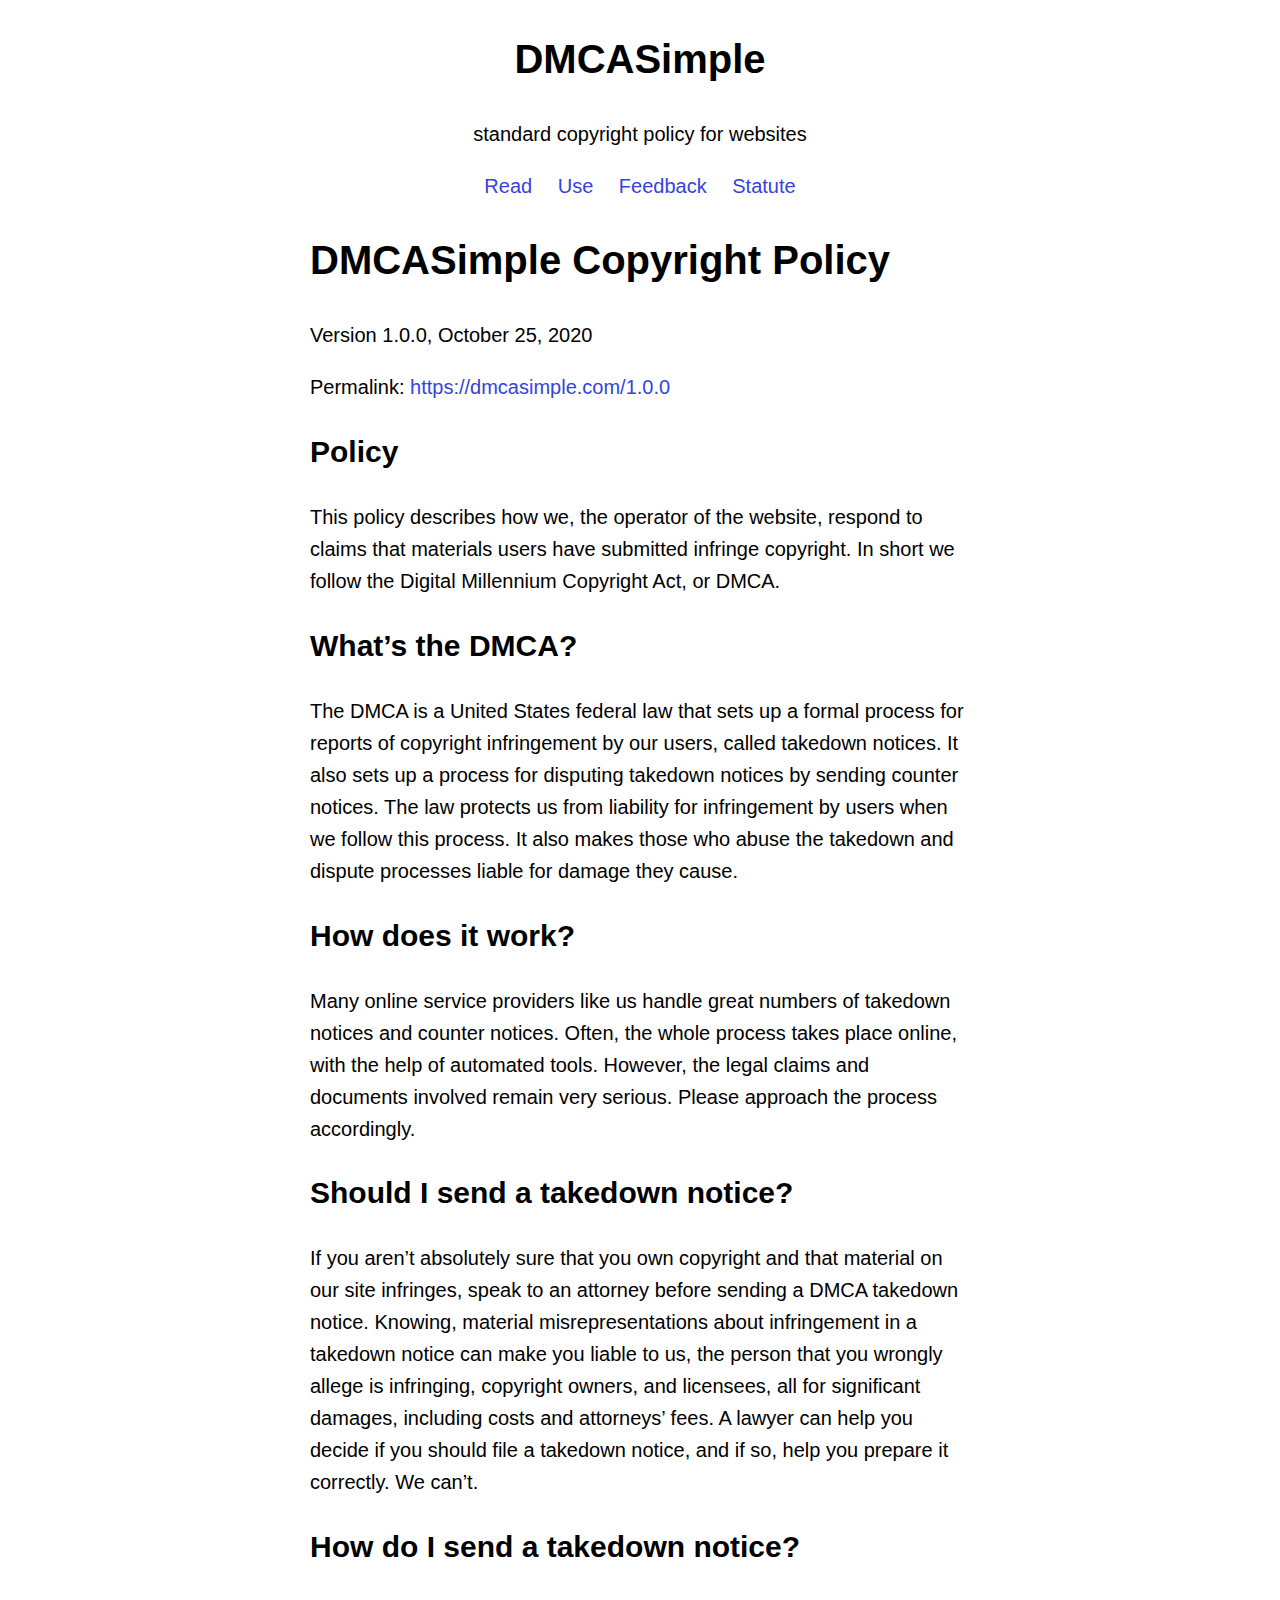
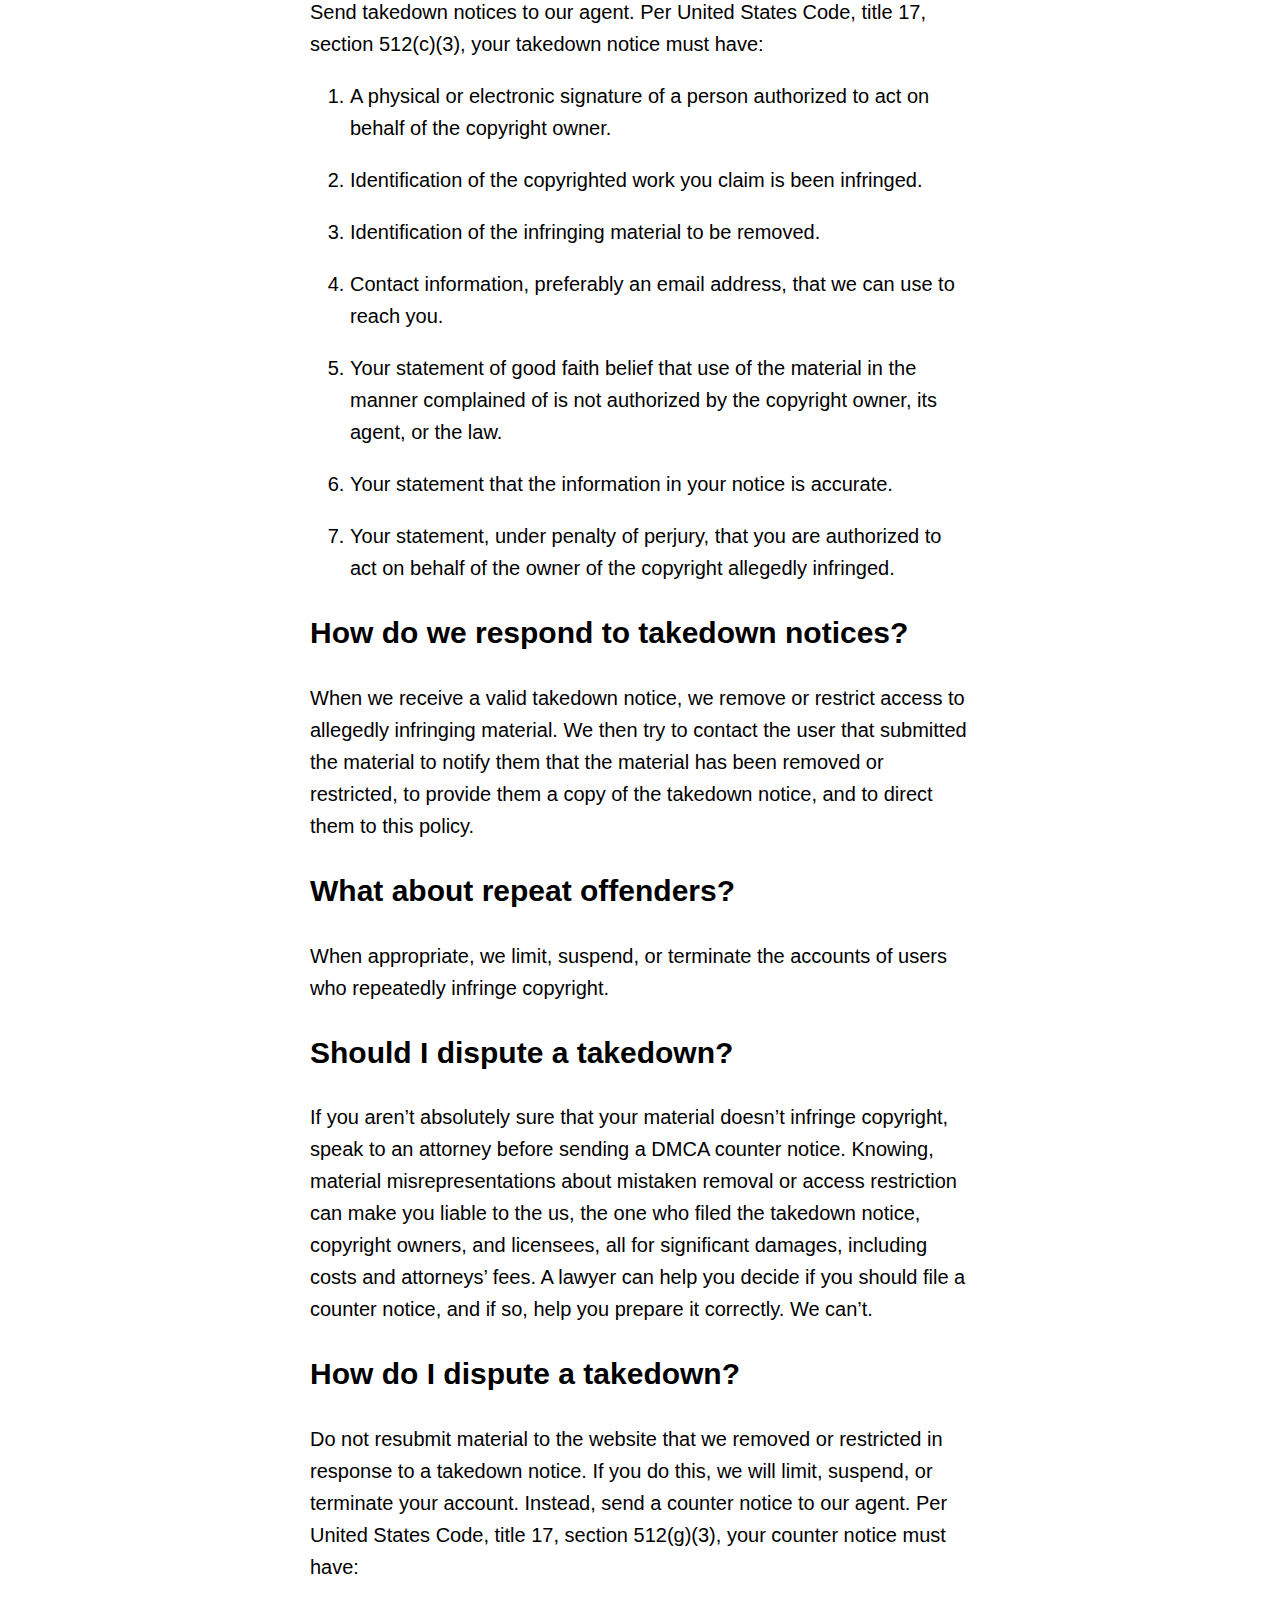
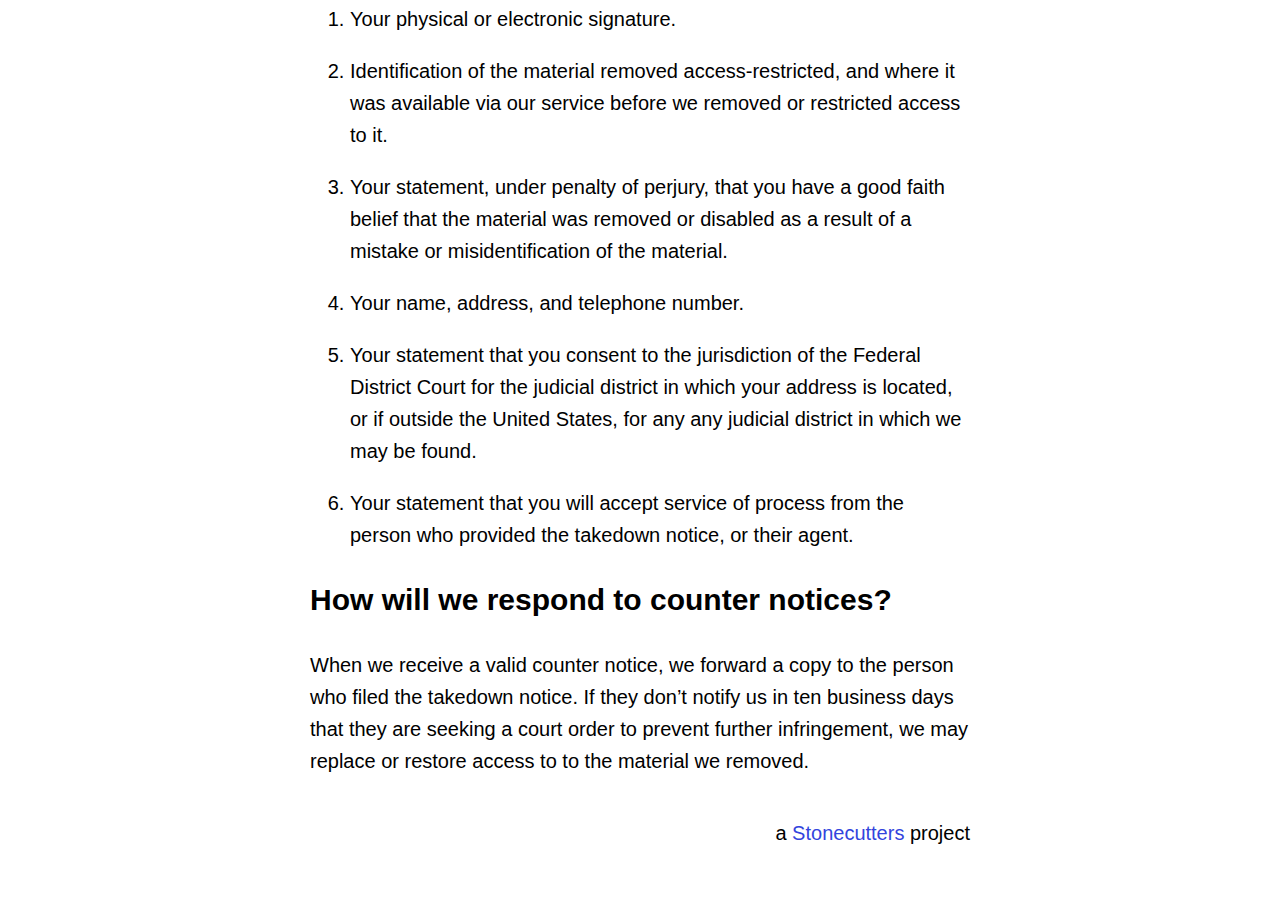
==== 1.0.0.html @ ff56fa64 "Transition to Legal Versioning" ====
<!DOCTYPE html>
<html lang="en-US">
<head>
  <meta charset="UTF-8">
  <meta name="viewport" content="width=device-width, initial-scale=1">
  <meta name="description" content="standard copyright policy for websites">
  <title>DMCASimple Copyright Policy Version 1.0.0</title>
  <link href="styles.css" rel="stylesheet">
  <meta name="twitter:card" content="summary">
  <meta name="twitter:title" content="DMCASimple copyright policy Version 1.0.0">
  <meta name="twitter:description" content="standard copyright policy for websites">
  <meta name="twitter:image" content="https://dmcasimple.com/social-image.png">
  <meta name="og:type" content="website">
  <meta name="og:title" content="DMCASimple copyright policy Version 1.0.0">
  <meta name="og:description" content="standard copyright policy for websites">
  <meta name="og:image" content="https://dmcasimple.com/social-image.png">
  <meta name="og:site" content="DMCASimple">
</head>
<body>
  <header role="banner">
    <h1>DMCASimple</h1>
    <p>standard copyright policy for websites</p>
  </header>
  <nav role="navigation">
    <a href="1.0.0">Read</a> <a href="use">Use</a> <a href="feedback">Feedback</a> <a href="statute">Statute</a>
  </nav>
  <main role="main">
    <h1>DMCASimple Copyright Policy</h1>
    <p class="edition">Version 1.0.0, <time class="published" datetime="2020-10-25">October 25, 2020</time></p>
    <p class="permalink">Permalink: <a href="https://dmcasimple.com/1.0.0">https://dmcasimple.com/1.0.0</a></p>
    <section>
      <h2 id="policy">Policy</h2>
      <p>This policy describes how we, the <span class="term">operator</span> of the <span class="term">website</span>, respond to claims that materials users have submitted infringe copyright. In short we follow the Digital Millennium Copyright Act, or DMCA.</p>
    </section>
    <section>
      <h2 id="whats-the-dmca">What’s the DMCA?</h2>
      <p>The DMCA is a United States federal law that sets up a formal process for reports of copyright infringement by our users, called takedown notices. It also sets up a process for disputing takedown notices by sending counter notices. The law protects us from liability for infringement by users when we follow this process. It also makes those who abuse the takedown and dispute processes liable for damage they cause.</p>
    </section>
    <section>
      <h2 id="how-does-it-work">How does it work?</h2>
      <p>Many online service providers like us handle great numbers of takedown notices and counter notices. Often, the whole process takes place online, with the help of automated tools. However, the legal claims and documents involved remain very serious. Please approach the process accordingly.</p>
    </section>
    <section>
      <h2 id="should-i-send-a-takedown-notice">Should I send a takedown notice?</h2>
      <p>If you aren’t absolutely sure that you own copyright and that material on our site infringes, speak to an attorney before sending a DMCA takedown notice. Knowing, material misrepresentations about infringement in a takedown notice can make you liable to us, the person that you wrongly allege is infringing, copyright owners, and licensees, all for significant damages, including costs and attorneys’ fees. A lawyer can help you decide if you should file a takedown notice, and if so, help you prepare it correctly. We can’t.</p>
    </section>
    <section>
      <h2 id="how-do-i-send-a-takedown-notice">How do I send a takedown notice?</h2>
      <p>Send takedown notices to our agent. Per United States Code, title 17, section 512(c)(3), your takedown notice must have:</p>
      <ol>
        <li>
          <p>A physical or electronic signature of a person authorized to act on behalf of the copyright owner.</p>
        </li>
        <li>
          <p>Identification of the copyrighted work you claim is been infringed.</p>
        </li>
        <li>
          <p>Identification of the infringing material to be removed.</p>
        </li>
        <li>
          <p>Contact information, preferably an email address, that we can use to reach you.</p>
        </li>
        <li>
          <p>Your statement of good faith belief that use of the material in the manner complained of is not authorized by the copyright owner, its agent, or the law.</p>
        </li>
        <li>
          <p>Your statement that the information in your notice is accurate.</p>
        </li>
        <li>
          <p>Your statement, under penalty of perjury, that you are authorized to act on behalf of the owner of the copyright allegedly infringed.</p>
        </li>
      </ol>
    </section>
    <section>
      <h2 id="how-do-we-respond-to-takedown-notices">How do we respond to takedown notices?</h2>
      <p>When we receive a valid takedown notice, we remove or restrict access to allegedly infringing material. We then try to contact the user that submitted the material to notify them that the material has been removed or restricted, to provide them a copy of the takedown notice, and to direct them to this policy.</p>
    </section>
    <section>
      <h2 id="what-about-repeat-offenders">What about repeat offenders?</h2>
      <p>When appropriate, we limit, suspend, or terminate the accounts of users who repeatedly infringe copyright.</p>
    </section>
    <section>
      <h2 id="should-i-dispute-a-takedown">Should I dispute a takedown?</h2>
      <p>If you aren’t absolutely sure that your material doesn’t infringe copyright, speak to an attorney before sending a DMCA counter notice. Knowing, material misrepresentations about mistaken removal or access restriction can make you liable to the us, the one who filed the takedown notice, copyright owners, and licensees, all for significant damages, including costs and attorneys’ fees. A lawyer can help you decide if you should file a counter notice, and if so, help you prepare it correctly. We can’t.</p>
    </section>
    <section>
      <h2 id="how-do-i-dispute-a-takedown">How do I dispute a takedown?</h2>
      <p>Do not resubmit material to the <span class="term">website</span> that we removed or restricted in response to a takedown notice. If you do this, we will limit, suspend, or terminate your account. Instead, send a counter notice to our agent. Per United States Code, title 17, section 512(g)(3), your counter notice must have:</p>
      <ol>
        <li>
          <p>Your physical or electronic signature.</p>
        </li>
        <li>
          <p>Identification of the material removed access-restricted, and where it was available via our service before we removed or restricted access to it.</p>
        </li>
        <li>
          <p>Your statement, under penalty of perjury, that you have a good faith belief that the material was removed or disabled as a result of a mistake or misidentification of the material.</p>
        </li>
        <li>
          <p>Your name, address, and telephone number.</p>
        </li>
        <li>
          <p>Your statement that you consent to the jurisdiction of the Federal District Court for the judicial district in which your address is located, or if outside the United States, for any any judicial district in which we may be found.</p>
        </li>
        <li>
          <p>Your statement that you will accept service of process from the person who provided the takedown notice, or their agent.</p>
        </li>
      </ol>
    </section>
    <section>
      <h2 id="how-will-we-respond-to-counter-notices">How will we respond to counter notices?</h2>
      <p>When we receive a valid counter notice, we forward a copy to the person who filed the takedown notice. If they don’t notify us in ten business days that they are seeking a court order to prevent further infringement, we may replace or restore access to to the material we removed.</p>
    </section>
  </main>
  <footer role="contentinfo">
    <p>a <a href="https://stonecutters.law">Stonecutters</a> project</p>
  </footer>
</body>
</html>
---- styles.css ----
html {
  font-family: Arial, sans-serif;
  font-size: 125%;
  line-height: 1.6;
  text-rendering: optimizeLegibility;
}

header[role=banner],
main[role=main],
nav[role=navigation],
footer[role=contentinfo] {
  margin-left: auto;
  margin-right: auto;
  max-width: 33rem;
}

header[role=banner] {
  text-align: center;
}

nav[role=navigation] {
  text-align: center;
}

nav[role=navigation] a {
  display: inline-block;
  margin: 0 0.5rem;
}

footer[role=contentinfo] {
  margin-bottom: 3rem;
  margin-top: 2rem;
  text-align: right;
}

a[href] {
  color: #3344dd;
  text-decoration: none;
}

a[href]:hover,
a[href]:focus,
a[href]:active {
  color: #bb1122;
  text-decoration: underline;
}

a[href]:visited {
  color: #884488;
}

.conspicuous {
  font-style: italic;
  font-weight: bold;
}

.statute li {
  margin-bottom: 0.75rem;
  margin-top: 0.75rem;
}

.statute dfn {
  font-style: normal;
}

.statutoryHeading {
  font-variant: small-caps;
}

/* Lower-Alpha Numbering */

.statute {
  counter-reset: lowerAlphaStatute;
}

.statute > li {
  list-style: none;
  position: relative;
}

.statute > li:before {
  content: "(" counter(lowerAlphaStatute, lower-alpha) ") ";
  counter-increment: lowerAlphaStatute;
  display: block;
  left: -2rem;
  position: absolute;
  user-select: text;
}

/* Numbering */

.statute ol[type="1"] { counter-reset: arabicStatute; }

.statute ol[type="1"] > li:before {
  content: "(" counter(arabicStatute, arabic) ") ";
  counter-increment: arabicStatute;
}

.statute ol[type="A"] { counter-reset: upperStatute; }

.statute ol[type="A"] > li:before {
  content: "(" counter(upperStatute, upper-alpha) ") ";
  counter-increment: upperStatute;
}

.statute ol[type="i"] { counter-reset: lowerRomanStatute; }

.statute ol[type="i"] > li:before {
  content: "(" counter(lowerRomanStatute, lower-roman) ") ";
  counter-increment: lowerRomanStatute;
}

.statute ol[type="1"] > li,
.statute ol[type="i"] > li,
.statute ol[type="A"] > li {
  list-style: none;
  position: relative;
}

.statute ol[type="1"] > li:before,
.statute ol[type="A"] > li:before,
.statute ol[type="i"] > li:before {
  display: block;
  left: -2rem;
  position: absolute;
  user-select: text;
}

:target, :target:before {
  background: #ffffc9;
}
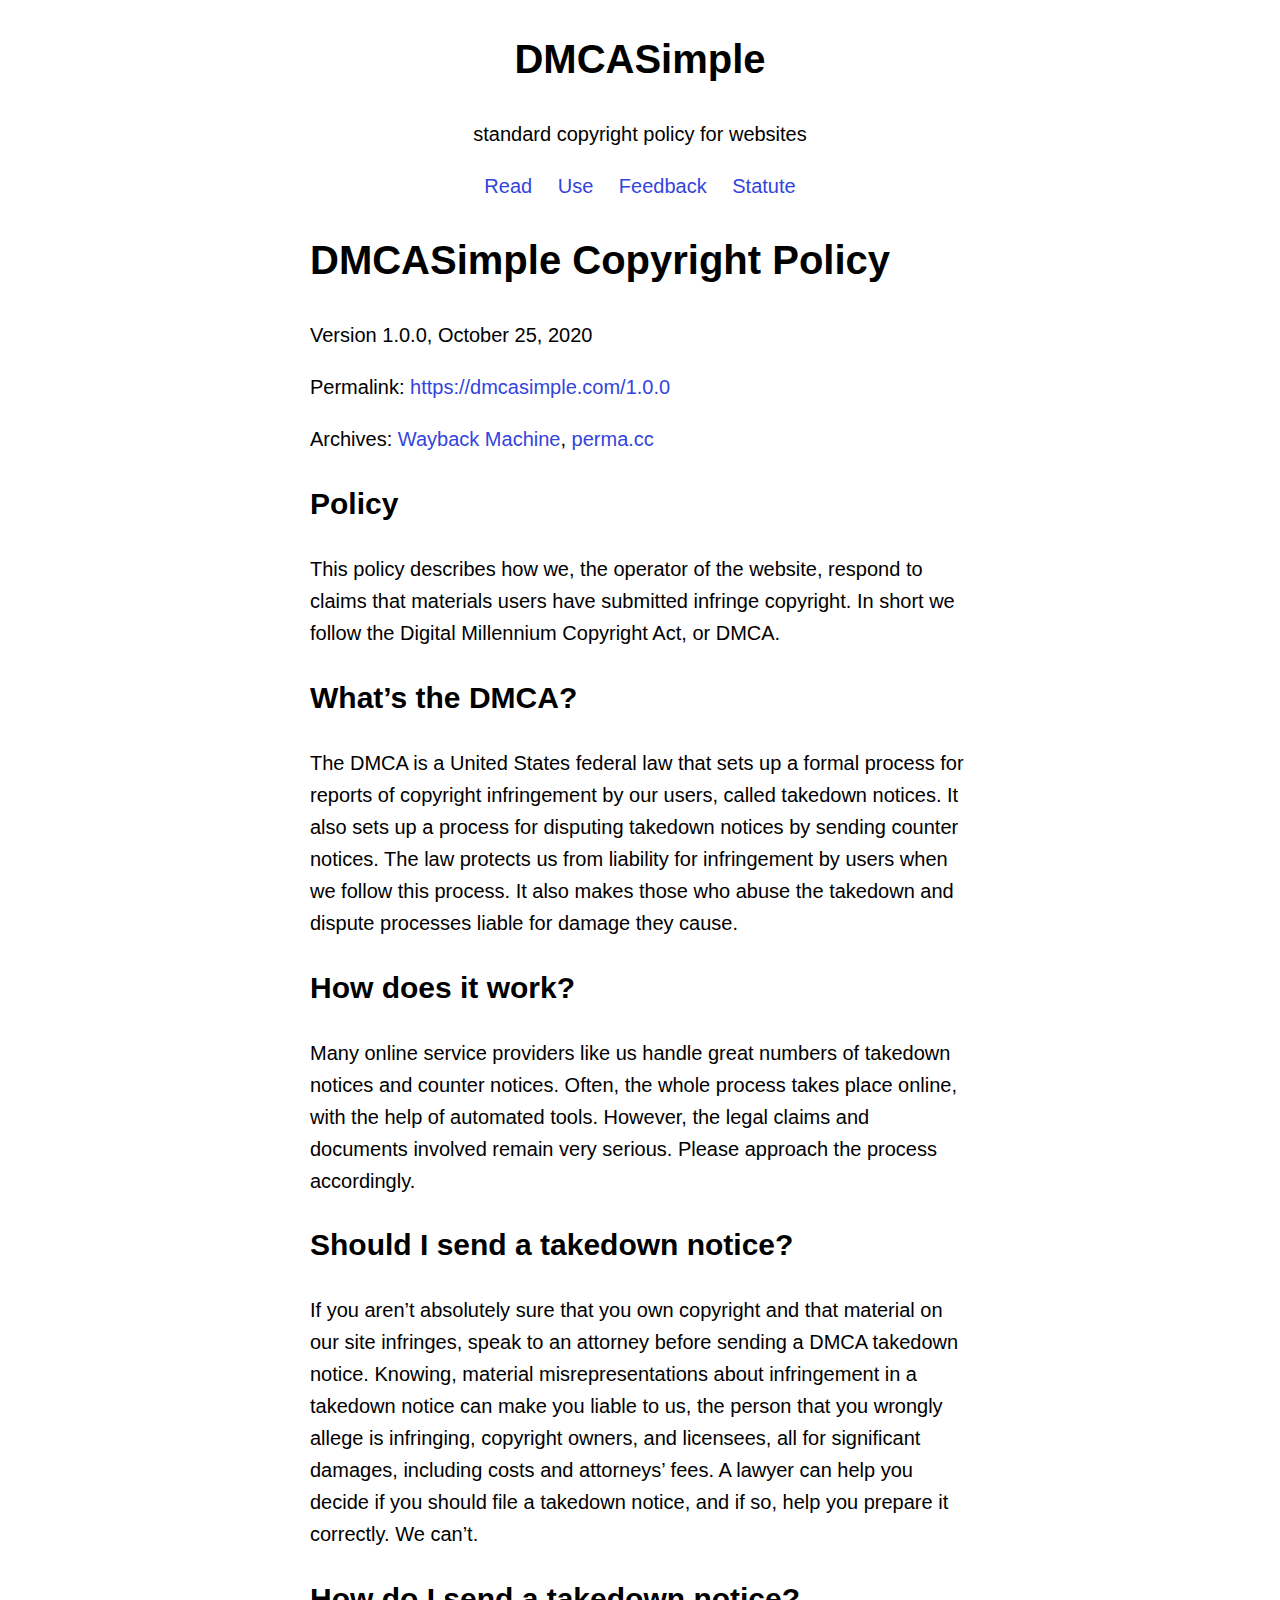
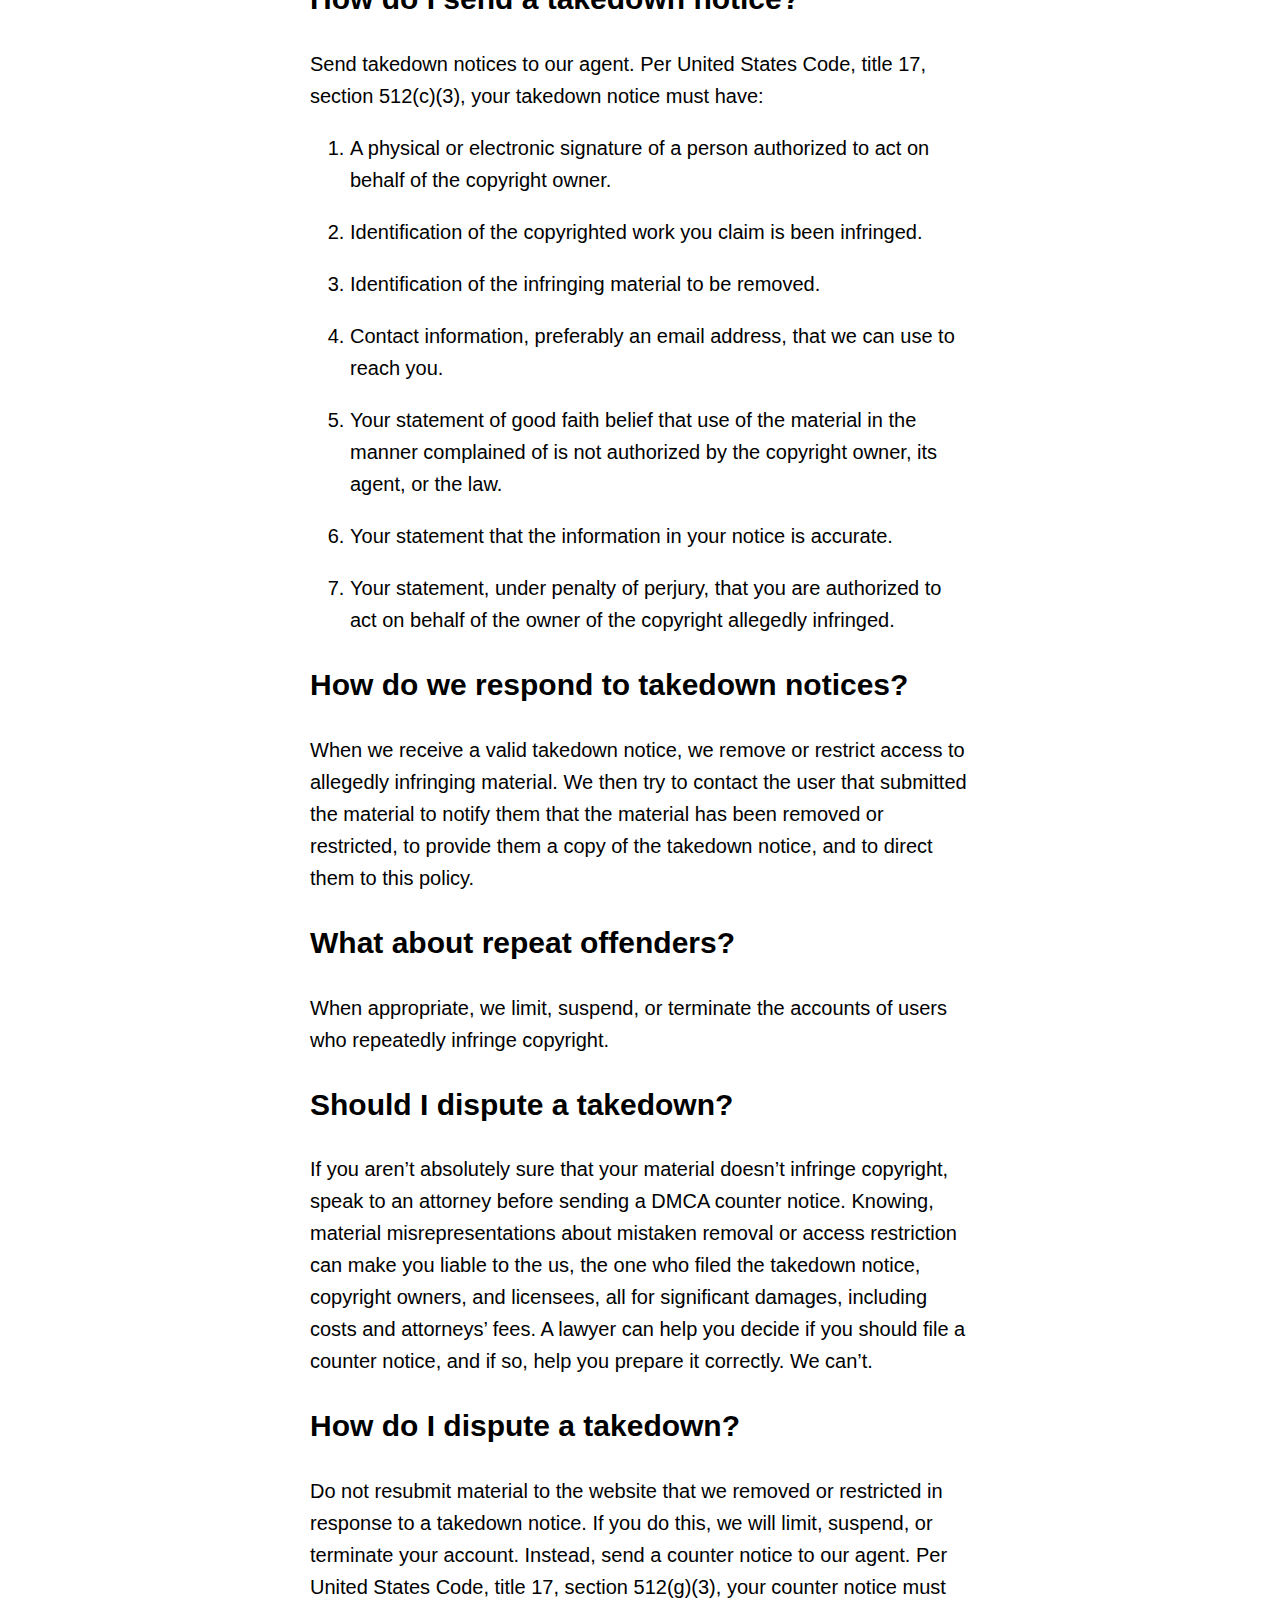
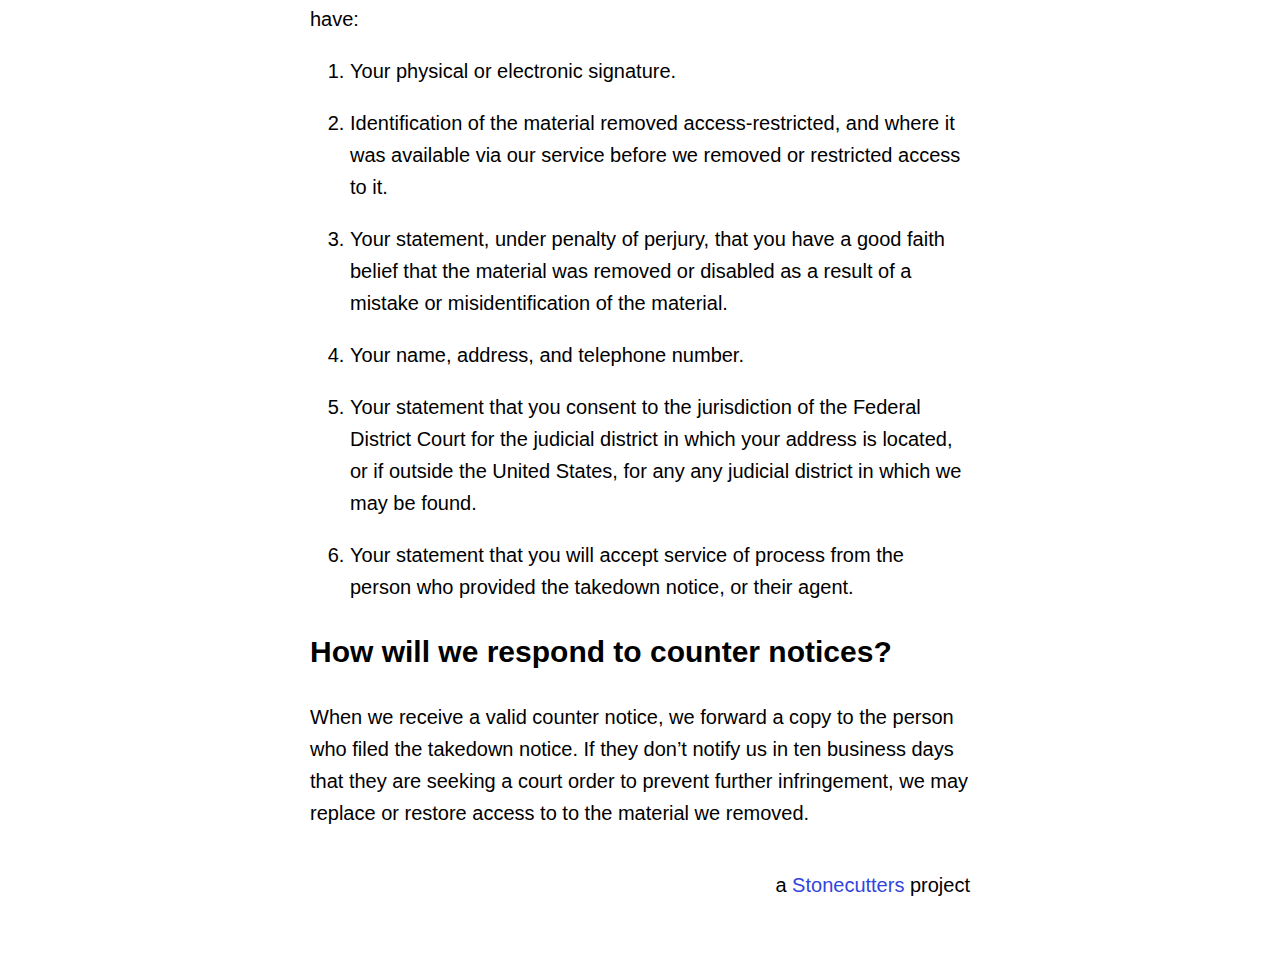
==== commit 566ac100: "Add Wayback Machine and perma.cc links" ====
--- a/1.0.0.html
+++ b/1.0.0.html
@@ -28,6 +28,7 @@
     <h1>DMCASimple Copyright Policy</h1>
     <p class="edition">Version 1.0.0, <time class="published" datetime="2020-10-25">October 25, 2020</time></p>
     <p class="permalink">Permalink: <a href="https://dmcasimple.com/1.0.0">https://dmcasimple.com/1.0.0</a></p>
+    <p class="archives">Archives: <a href="https://web.archive.org/web/*/https://dmcasimple.com/1.0.0">Wayback Machine</a>, <a href="https://perma.cc/N8U5-NSVC">perma.cc</a></p>
     <section>
       <h2 id="policy">Policy</h2>
       <p>This policy describes how we, the <span class="term">operator</span> of the <span class="term">website</span>, respond to claims that materials users have submitted infringe copyright. In short we follow the Digital Millennium Copyright Act, or DMCA.</p>
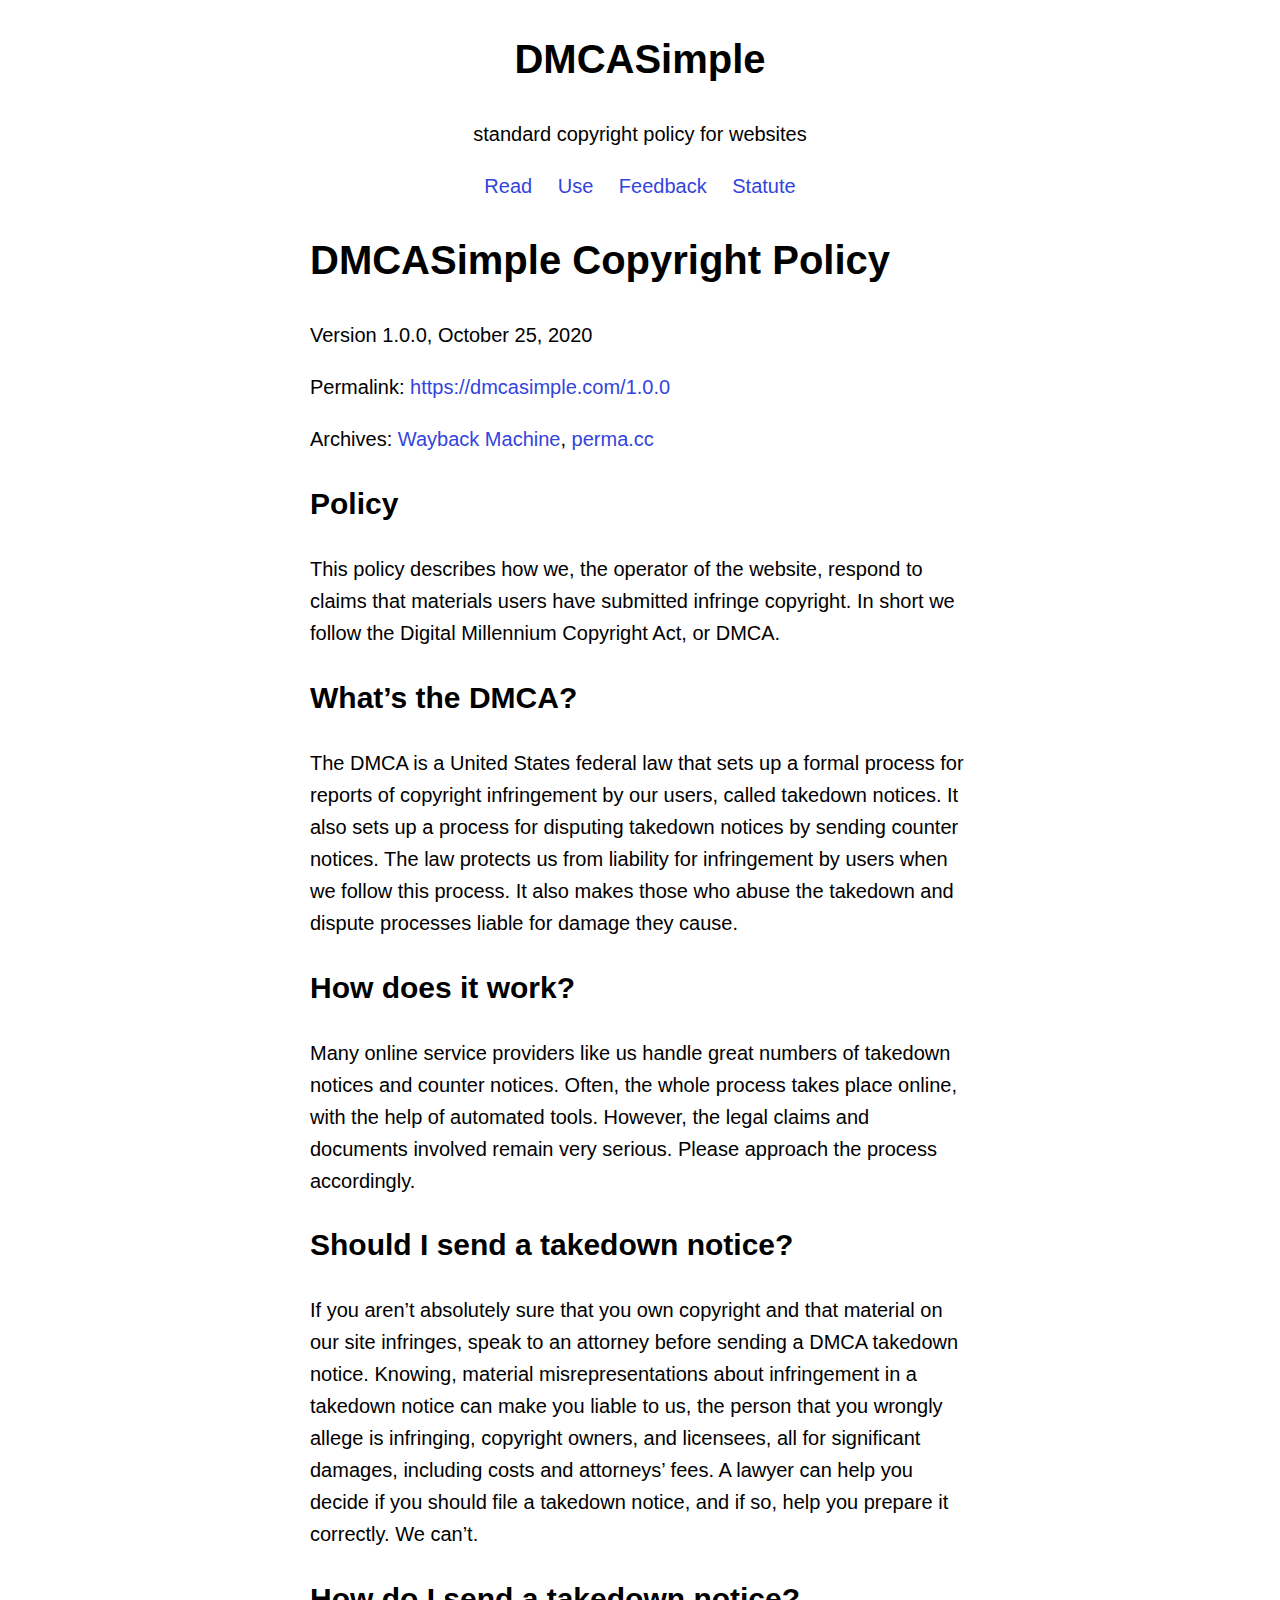
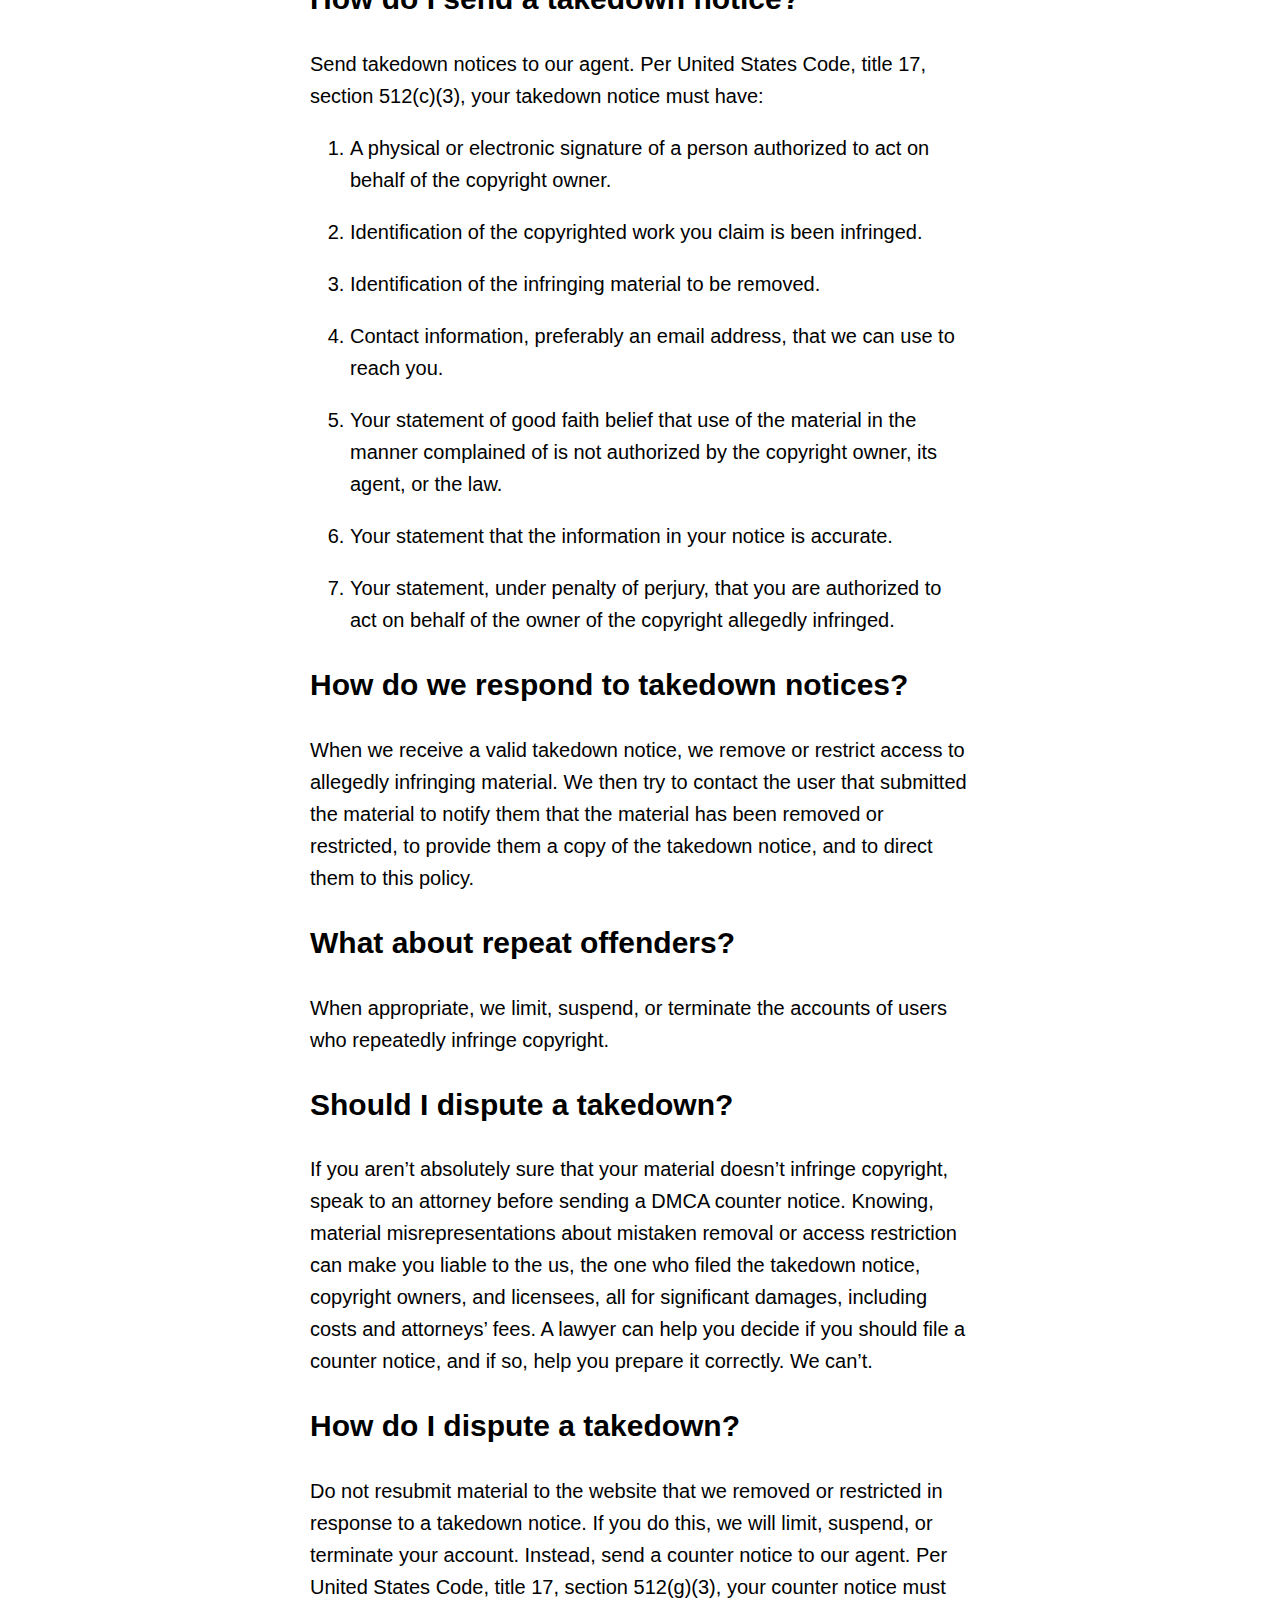
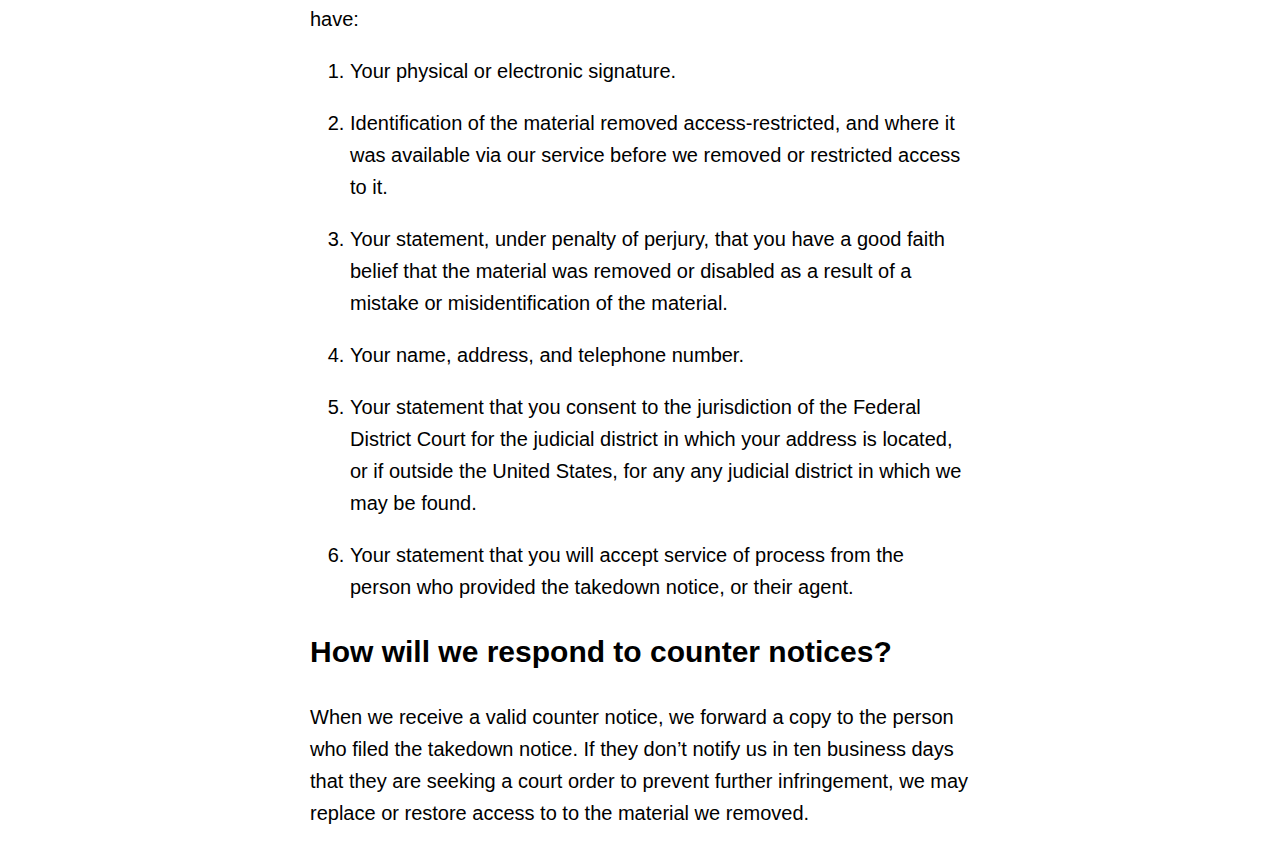
==== commit 2206a21f: "Remove Stonecutters links" ====
--- a/1.0.0.html
+++ b/1.0.0.html
@@ -113,8 +113,5 @@
       <p>When we receive a valid counter notice, we forward a copy to the person who filed the takedown notice. If they don’t notify us in ten business days that they are seeking a court order to prevent further infringement, we may replace or restore access to to the material we removed.</p>
     </section>
   </main>
-  <footer role="contentinfo">
-    <p>a <a href="https://stonecutters.law">Stonecutters</a> project</p>
-  </footer>
 </body>
 </html>
